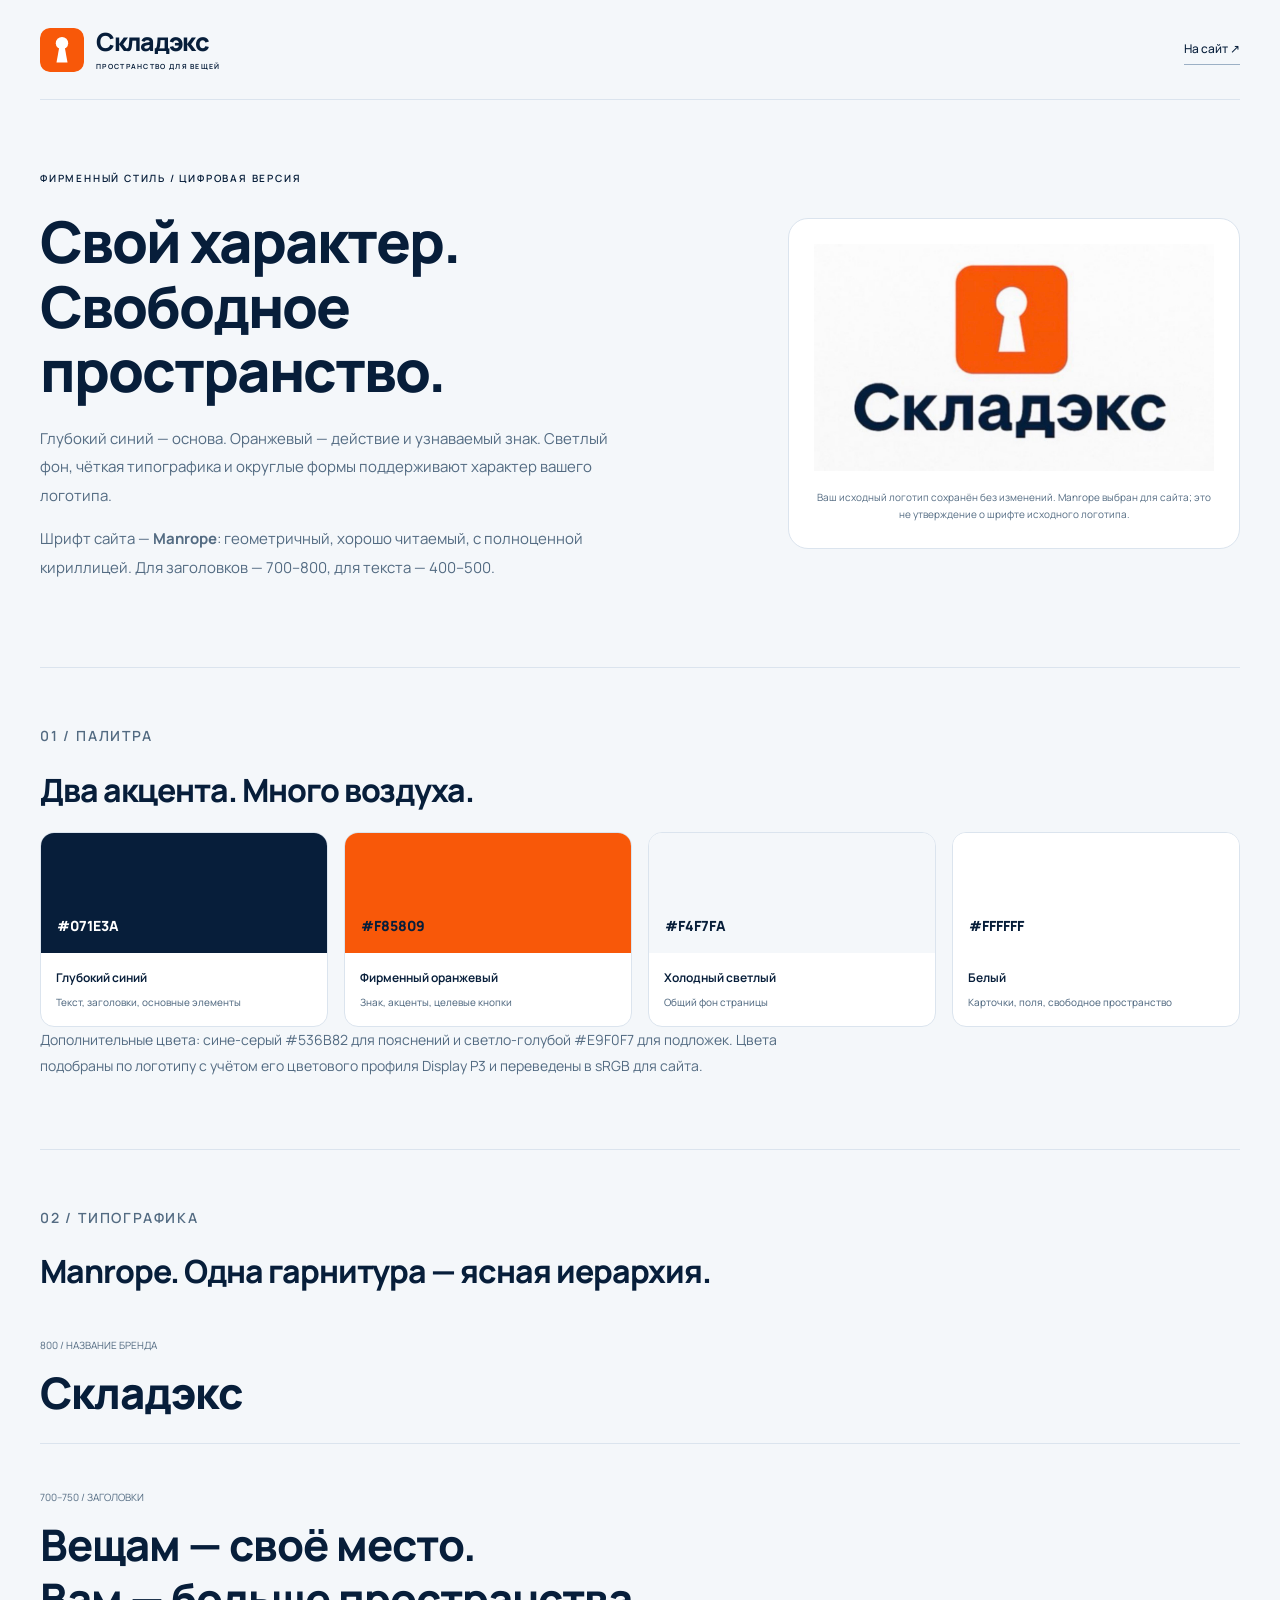
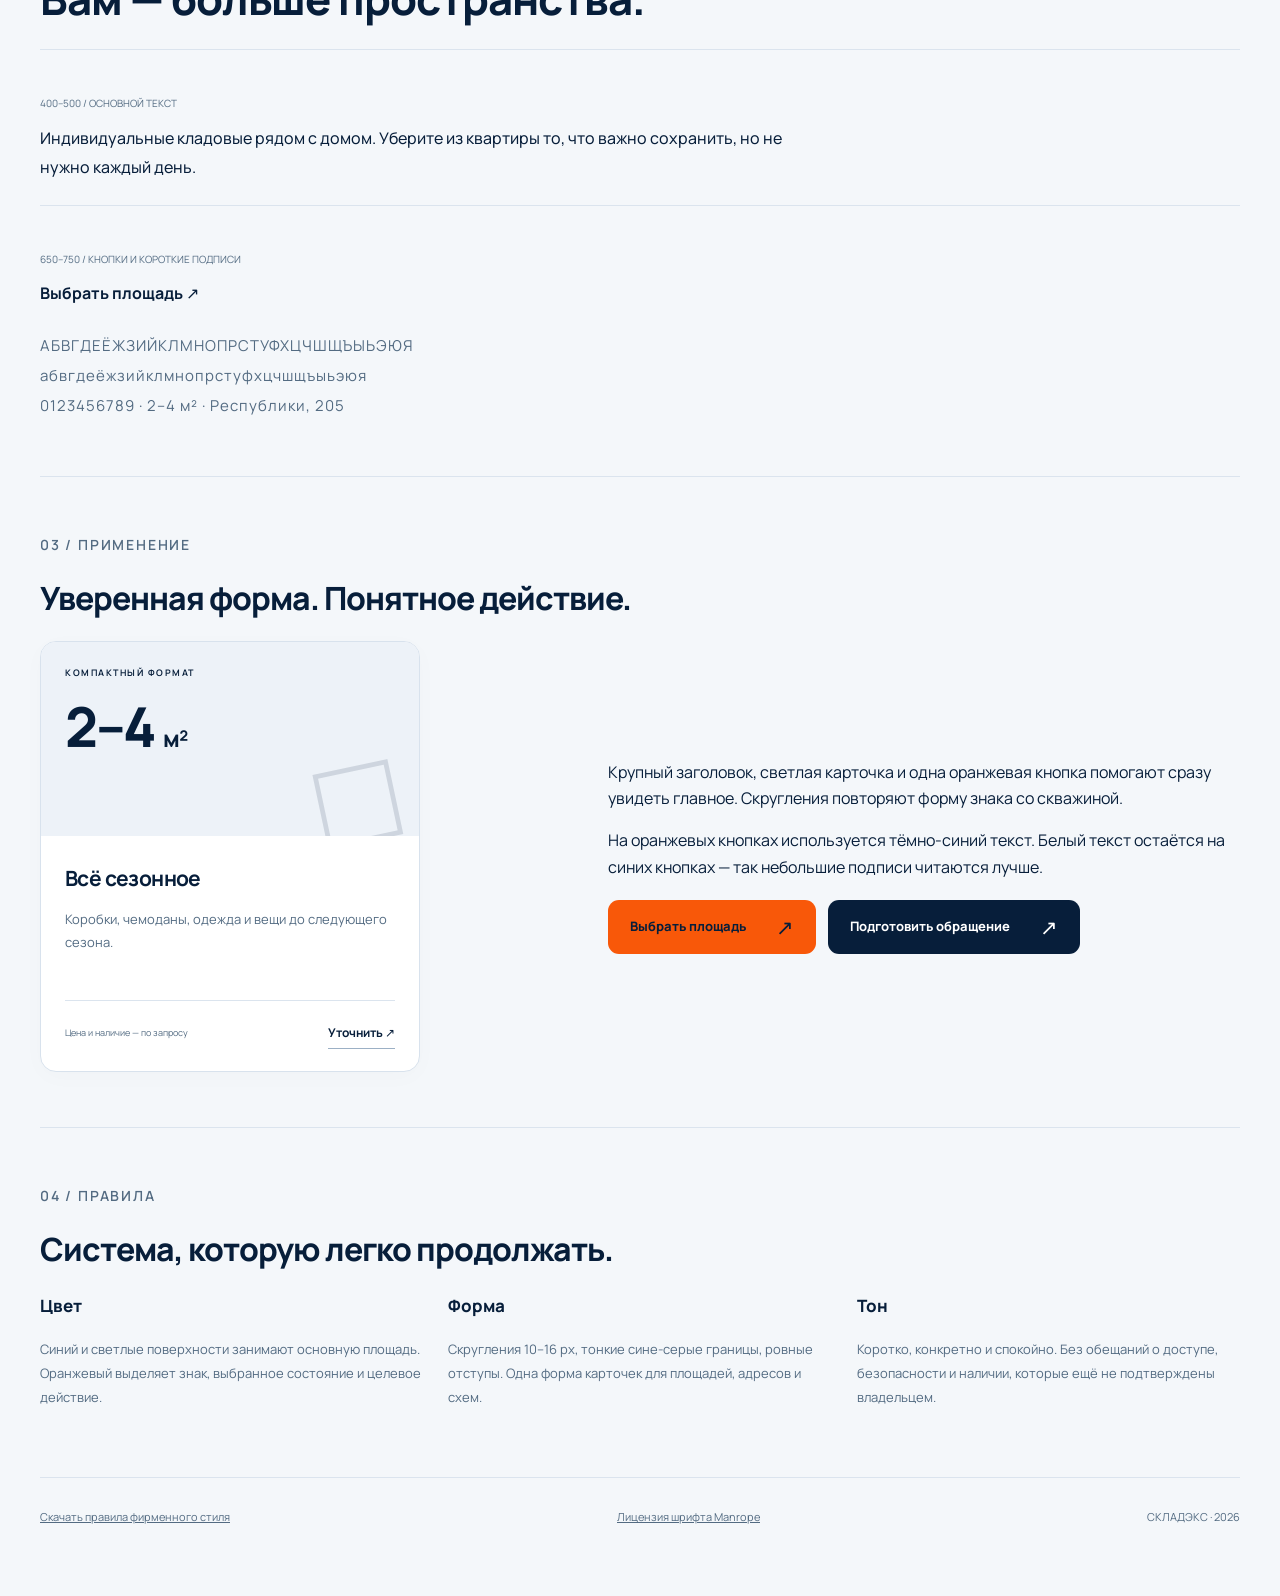
==== brand.html @ 99e50092 "Применить стиль логотипа Складэкс: Manrope, синий и оранжевый" ====
<!DOCTYPE html>
<html lang="ru">
<head>
  <meta charset="UTF-8"><meta name="viewport" content="width=device-width, initial-scale=1">
  <meta name="theme-color" content="#071e3a"><title>Фирменный стиль — Складэкс</title>
  <link rel="icon" href="favicon.svg?v=skladex-brand-20261104" type="image/svg+xml">
  <link rel="preload" href="fonts/manrope-variable.ttf" as="font" type="font/ttf" crossorigin>
  <link rel="stylesheet" href="styles.css?v=skladex-brand-20261104">
  <style>
    .guide-header{height:100px}.guide-page{padding-bottom:70px}.guide-intro{display:grid;grid-template-columns:1.2fr .8fr;gap:70px;align-items:center;padding:70px 0;border-bottom:1px solid var(--line)}.guide-intro h1{font-size:clamp(34px,4.5vw,62px);line-height:1.12;letter-spacing:-2px;font-weight:800;margin-bottom:22px}.guide-intro p:not(.eyebrow){font-size:15px;color:var(--muted);line-height:1.9;max-width:590px}.guide-reference{margin:0;background:#fff;padding:25px;border:1px solid var(--line);border-radius:20px}.guide-reference img{width:100%;height:auto}.guide-reference figcaption{font-size:10px;color:var(--muted);line-height:1.7;text-align:center;margin-top:18px}.guide-section{padding:55px 0;border-bottom:1px solid var(--line)}.guide-section h2{font-size:32px;font-weight:750;letter-spacing:-1px;margin-bottom:24px}.guide-section>p{color:var(--muted);font-size:14px;max-width:750px;line-height:1.9}.swatches{display:grid;grid-template-columns:repeat(4,minmax(0,1fr));gap:16px}.swatch{border:1px solid var(--line);border-radius:14px;overflow:hidden;margin:0;background:#fff}.swatch-color{height:120px;display:flex;align-items:flex-end;padding:16px;font-size:14px;font-weight:800}.swatch figcaption{padding:15px;font-size:12px;font-weight:650}.swatch small{display:block;font-size:10px;font-weight:450;color:var(--muted);margin-top:6px}.type-samples{display:grid;gap:22px}.type-sample{padding:23px 0;border-bottom:1px solid var(--line)}.type-sample:last-child{border-bottom:0}.type-sample>small{font-size:10px;color:var(--muted);display:block;margin-bottom:12px}.type-sample p{margin:0;font-size:clamp(26px,3.4vw,44px);letter-spacing:-1px;line-height:1.25}.type-sample .body-sample{font-size:16px;letter-spacing:0;line-height:1.8;max-width:760px}.type-alphabet{font-size:15px;color:var(--muted);line-height:2;letter-spacing:1px;overflow-wrap:anywhere}.guide-examples{display:grid;grid-template-columns:.9fr 1.1fr;gap:50px;align-items:center}.guide-examples .area-card{max-width:380px}.guide-buttons{display:flex;flex-wrap:wrap;gap:12px;margin-top:20px}.guide-rules{display:grid;grid-template-columns:repeat(3,minmax(0,1fr));gap:25px}.guide-rules h3{font-size:17px;font-weight:750}.guide-rules p{font-size:13px;color:var(--muted);line-height:1.85}.guide-bottom{display:flex;justify-content:space-between;gap:20px;padding-top:30px;font-size:11px;color:var(--muted)}.guide-bottom a{text-decoration:underline}
    @media(max-width:760px){.guide-header{height:85px}.guide-intro{grid-template-columns:1fr;gap:25px;padding:40px 0}.guide-intro h1{letter-spacing:-1px}.guide-reference{max-width:400px;padding:20px}.guide-section{padding:36px 0}.guide-section h2{font-size:28px}.swatches{grid-template-columns:repeat(2,minmax(0,1fr));gap:12px}.swatch-color{height:100px}.guide-examples{grid-template-columns:1fr;gap:25px}.guide-rules{grid-template-columns:1fr;gap:15px}.guide-bottom{flex-direction:column}}
  </style>
</head>
<body>
  <header class="site-header guide-header wrap"><a class="brand" href="index.html"><img class="brand-mark" src="brand-mark.svg" width="44" height="44" alt=""><span>Складэкс<small>ПРОСТРАНСТВО ДЛЯ ВЕЩЕЙ</small></span></a><a class="text-link" href="index.html">На сайт ↗</a></header>
  <main class="guide-page wrap">
    <section class="guide-intro"><div><p class="eyebrow">ФИРМЕННЫЙ СТИЛЬ / ЦИФРОВАЯ ВЕРСИЯ</p><h1>Свой характер.<br>Свободное пространство.</h1><p>Глубокий синий — основа. Оранжевый — действие и узнаваемый знак. Светлый фон, чёткая типографика и округлые формы поддерживают характер вашего логотипа.</p><p>Шрифт сайта — <strong>Manrope</strong>: геометричный, хорошо читаемый, с полноценной кириллицей. Для заголовков — 700–800, для текста — 400–500.</p></div><figure class="guide-reference"><img src="brand-reference.jpg" width="1206" height="682" alt="Предоставленный логотип Складэкс: оранжевый знак со скважиной и тёмно-синяя надпись"><figcaption>Ваш исходный логотип сохранён без изменений. Manrope выбран для сайта; это не утверждение о шрифте исходного логотипа.</figcaption></figure></section>
    <section class="guide-section"><p class="eyebrow">01 / ПАЛИТРА</p><h2>Два акцента. Много воздуха.</h2><div class="swatches"><figure class="swatch"><div class="swatch-color" style="background:#071e3a;color:#fff">#071E3A</div><figcaption>Глубокий синий<small>Текст, заголовки, основные элементы</small></figcaption></figure><figure class="swatch"><div class="swatch-color" style="background:#f85809;color:#071e3a">#F85809</div><figcaption>Фирменный оранжевый<small>Знак, акценты, целевые кнопки</small></figcaption></figure><figure class="swatch"><div class="swatch-color" style="background:#f4f7fa;color:#071e3a">#F4F7FA</div><figcaption>Холодный светлый<small>Общий фон страницы</small></figcaption></figure><figure class="swatch"><div class="swatch-color" style="background:#fff;color:#071e3a">#FFFFFF</div><figcaption>Белый<small>Карточки, поля, свободное пространство</small></figcaption></figure></div><p>Дополнительные цвета: сине-серый #536B82 для пояснений и светло-голубой #E9F0F7 для подложек. Цвета подобраны по логотипу с учётом его цветового профиля Display P3 и переведены в sRGB для сайта.</p></section>
    <section class="guide-section"><p class="eyebrow">02 / ТИПОГРАФИКА</p><h2>Manrope. Одна гарнитура — ясная иерархия.</h2><div class="type-samples"><div class="type-sample"><small>800 / НАЗВАНИЕ БРЕНДА</small><p style="font-weight:800">Складэкс</p></div><div class="type-sample"><small>700–750 / ЗАГОЛОВКИ</small><p style="font-weight:750">Вещам — своё место.<br>Вам — больше пространства.</p></div><div class="type-sample"><small>400–500 / ОСНОВНОЙ ТЕКСТ</small><p class="body-sample" style="font-weight:450">Индивидуальные кладовые рядом с домом. Уберите из квартиры то, что важно сохранить, но не нужно каждый день.</p></div><div class="type-sample"><small>650–750 / КНОПКИ И КОРОТКИЕ ПОДПИСИ</small><p class="body-sample" style="font-weight:700">Выбрать площадь ↗</p></div></div><div class="type-alphabet">АБВГДЕЁЖЗИЙКЛМНОПРСТУФХЦЧШЩЪЫЬЭЮЯ<br>абвгдеёжзийклмнопрстуфхцчшщъыьэюя<br>0123456789 · 2–4 м² · Республики, 205</div></section>
    <section class="guide-section"><p class="eyebrow">03 / ПРИМЕНЕНИЕ</p><h2>Уверенная форма. Понятное действие.</h2><div class="guide-examples"><article class="area-card"><div class="area-visual compact"><p>КОМПАКТНЫЙ ФОРМАТ</p><strong>2–4 <span>м²</span></strong><span class="area-symbol" aria-hidden="true">□</span></div><div class="area-copy"><h3>Всё сезонное</h3><p>Коробки, чемоданы, одежда и вещи до следующего сезона.</p><div class="area-bottom"><span>Цена и наличие — по запросу</span><a class="text-link" href="index.html#inquiry">Уточнить ↗</a></div></div></article><div><p>Крупный заголовок, светлая карточка и одна оранжевая кнопка помогают сразу увидеть главное. Скругления повторяют форму знака со скважиной.</p><p>На оранжевых кнопках используется тёмно-синий текст. Белый текст остаётся на синих кнопках — так небольшие подписи читаются лучше.</p><div class="guide-buttons"><a class="button button-primary" href="index.html#areas">Выбрать площадь <span aria-hidden="true">↗</span></a><a class="button button-dark" href="index.html#inquiry">Подготовить обращение <span aria-hidden="true">↗</span></a></div></div></div></section>
    <section class="guide-section"><p class="eyebrow">04 / ПРАВИЛА</p><h2>Система, которую легко продолжать.</h2><div class="guide-rules"><article><h3>Цвет</h3><p>Синий и светлые поверхности занимают основную площадь. Оранжевый выделяет знак, выбранное состояние и целевое действие.</p></article><article><h3>Форма</h3><p>Скругления 10–16 px, тонкие сине-серые границы, ровные отступы. Одна форма карточек для площадей, адресов и схем.</p></article><article><h3>Тон</h3><p>Коротко, конкретно и спокойно. Без обещаний о доступе, безопасности и наличии, которые ещё не подтверждены владельцем.</p></article></div></section>
    <div class="guide-bottom"><a href="BRAND.md">Скачать правила фирменного стиля</a><a href="fonts/OFL-Manrope.txt">Лицензия шрифта Manrope</a><span>СКЛАДЭКС · 2026</span></div>
  </main>
</body>
</html>
---- styles.css ----
@font-face{font-family:Manrope;src:url("fonts/manrope-variable.ttf") format("truetype");font-style:normal;font-weight:200 800;font-display:swap}
:root{--paper:#f4f7fa;--ink:#071e3a;--muted:#536b82;--accent:#f85809;--line:#dbe4ee;--sage:#e9f0f7;--green:#315979;--white:#ffffff}
*{box-sizing:border-box}html{scroll-behavior:smooth;scroll-padding-top:28px}body{margin:0;background:var(--paper);color:var(--ink);font:16px/1.65 Manrope,Arial,Helvetica,sans-serif}button,input,select,textarea{font:inherit;color:inherit}button,a{-webkit-tap-highlight-color:transparent}button{cursor:pointer}button{border:0}a{color:inherit;text-decoration:none}h1,h2,h3,h4,p,figure{margin-top:0}img{max-width:100%;display:block}button[hidden],[hidden]{display:none!important}button:focus-visible,a:focus-visible,summary:focus-visible,select:focus-visible,textarea:focus-visible,[tabindex]:focus-visible{outline:3px solid var(--accent);outline-offset:4px}.wrap{width:min(1240px,calc(100% - 80px));margin-inline:auto}.section{padding-block:90px}.eyebrow{font-size:10px;letter-spacing:1.8px;font-weight:600;margin-bottom:22px;line-height:1.7}.section-top{display:flex;justify-content:space-between;align-items:flex-end;gap:40px;margin-bottom:36px}h2{font-size:clamp(30px,3.3vw,45px);font-weight:500;line-height:1.15;letter-spacing:-1.7px;margin-bottom:0}.section-description{max-width:365px;font-size:13px;line-height:1.9;color:var(--muted);margin-bottom:3px}.button{display:inline-flex;align-items:center;justify-content:space-between;gap:30px;min-height:54px;padding:16px 22px;border-radius:7px;font-size:13px;font-weight:600;line-height:1.5;transition:background .18s,transform .18s}.button>span{font-size:21px;line-height:1}.button:hover{transform:translateY(-2px)}.button-primary{background:var(--accent);color:#fff}.button-primary:hover{background:#d9582c}.button-dark{background:var(--ink);color:#fff}.button-dark:hover{background:#424d3d}.button-outline{background:transparent;border:1px solid #a5b8cc}.button-outline:hover{background:var(--sage)}.text-link,.text-button{display:inline-flex;align-items:center;gap:15px;background:transparent;padding:5px 0;border-bottom:1px solid #9cb0c5;font-size:12px;font-weight:500;text-align:left}.text-link:hover,.text-button:hover{color:#b54208;border-color:var(--accent)}
.site-header{height:110px;display:flex;align-items:center;justify-content:space-between;gap:25px;border-bottom:1px solid var(--line)}.brand{display:inline-flex;align-items:center;gap:10px;font-weight:800;font-size:23px;letter-spacing:-.8px;line-height:1.15;white-space:nowrap}.brand small{display:block;font-size:8px;letter-spacing:1.2px;font-weight:500;margin-top:6px}.brand-mark{position:relative;display:grid;place-items:center;width:43px;height:46px;background:var(--accent);color:#fff;border-radius:10px;font-size:31px;padding-right:3px}.brand-mark>span{position:absolute;right:5px;top:3px;font-size:14px}.desktop-nav{display:flex;gap:25px;font-size:12px}.desktop-nav a:hover{color:var(--accent)}.header-action{font-size:11px;padding:12px 0;border-bottom:1px solid #7891a6}.menu-toggle{display:none}.mobile-menu{padding-block:10px 20px}.mobile-menu a{display:block;padding:10px 0;font-size:14px}
.hero{display:grid;grid-template-columns:1.06fr 1fr;gap:40px;padding-block:66px 58px;align-items:center}.hero h1{font-size:clamp(40px,4.2vw,60px);font-weight:500;line-height:1.13;letter-spacing:-2.5px;margin-bottom:26px}.hero h1 span{color:var(--accent)}.hero-description{max-width:435px;font-size:15px;line-height:1.85;color:var(--muted);margin-bottom:28px}.hero-actions{display:flex;align-items:center;gap:25px;flex-wrap:wrap}.hero-tags{display:flex;gap:10px;flex-wrap:wrap;margin-top:28px}.hero-tags span{padding:7px 11px;border:1px solid var(--line);border-radius:30px;font-size:10px}.hero-visual{border-radius:15px;background:var(--sage);padding:22px;min-width:0;overflow:hidden}.visual-top,.visual-bottom{display:flex;align-items:center;justify-content:space-between;gap:18px;font-size:9px;letter-spacing:1px}.visual-top output{white-space:nowrap;font-size:11px;letter-spacing:.8px}.hero-slides{height:375px;margin-top:12px}.hero-slide{height:100%;margin:0;display:flex;flex-direction:column;justify-content:center}.hero-slide img{width:100%;height:calc(100% - 30px);min-height:0;object-fit:contain}.hero-slide figcaption{font-size:9px;color:#536b82;text-align:center;line-height:1.5;margin:12px 0 0;letter-spacing:0}.visual-bottom{border-top:1px solid #d4dfeb;padding-top:14px;margin-top:18px}.slide-controls{display:flex;gap:7px}.slide-controls button{width:32px;height:32px;border-radius:50%;border:1px solid #a8bbce;background:transparent;font-size:16px}.slide-controls button:hover{background:#dce6f1}.order-strip{border-block:1px solid var(--line);display:grid;grid-template-columns:1fr 1.5fr;gap:60px;align-items:center;padding-block:28px}.order-strip>div{position:relative;padding-right:45px}.order-strip .eyebrow{font-size:9px;letter-spacing:1.3px;display:block;margin-bottom:12px;color:var(--muted)}.order-strip p{font-size:20px;font-weight:400;line-height:1.35;margin:0;letter-spacing:-.4px}.order-strip strong{font-weight:500}.order-arrow{position:absolute;right:0;bottom:0;font-size:36px;color:var(--green)}.storage-types{list-style:none;display:flex;flex-wrap:wrap;gap:10px 12px;margin:0;padding:0}.storage-types li{font-size:9px;letter-spacing:1px;padding:8px 13px;background:#e9f0f7;border-radius:30px}
.advantages-grid{display:grid;grid-template-columns:repeat(4,minmax(0,1fr));gap:28px;margin-top:48px}.advantage-number{display:flex;align-items:center;justify-content:space-between;border-top:1px solid var(--line);padding-top:16px;font-size:11px;color:var(--muted);margin-bottom:25px}.advantage-number>span{font-size:28px;color:var(--green)}.advantages-grid h3{font-size:18px;font-weight:500;margin-bottom:12px;letter-spacing:-.4px}.advantages-grid article>p{font-size:12px;line-height:1.8;color:var(--muted);margin-bottom:0}.areas-section{background:#edf3f8}.filters{display:flex;flex-wrap:wrap;gap:8px;margin:35px 0 24px}.filter{padding:9px 16px;border:1px solid #d4deea;border-radius:30px;background:transparent;font-size:11px}.filter.active{background:var(--ink);color:#fff;border-color:var(--ink)}.filter:hover:not(.active){background:#e2eaf3}.area-grid{display:grid;grid-template-columns:repeat(3,minmax(0,1fr));gap:22px}.area-card{border:1px solid #d8e2ed;border-radius:12px;overflow:hidden;background:var(--white)}.area-visual{position:relative;padding:24px;height:194px;overflow:hidden}.area-visual p{font-size:9px;letter-spacing:1.5px;margin-bottom:15px}.area-visual strong{font-size:55px;letter-spacing:-2px;line-height:1.1;font-weight:500;position:relative;z-index:1}.area-visual strong>span{font-size:23px;letter-spacing:-1px}.compact{background:#edf2f8}.universal{background:#fff0e7}.spacious{background:#e2ebf5}.area-symbol{position:absolute;right:25px;bottom:-22px;font-size:128px;line-height:1;font-weight:400;color:#071e3a22;transform:rotate(-12deg)}.universal .area-symbol{color:#c9490028}.spacious .area-symbol{color:#3159792b}.area-copy{padding:25px 24px 22px}.area-copy h3{font-weight:500;font-size:21px;letter-spacing:-.6px;margin-bottom:12px}.area-copy>p{font-size:13px;color:var(--muted);line-height:1.8;min-height:70px;margin-bottom:22px}.area-bottom{display:flex;justify-content:space-between;align-items:center;gap:14px;border-top:1px solid var(--line);padding-top:17px}.area-bottom>span{font-size:9px;color:var(--muted);max-width:140px}.area-bottom .text-link{font-size:12px;white-space:nowrap}.format-count{font-size:11px;color:var(--muted);margin:22px 0 10px}.catalog-note{font-size:11px;line-height:1.8;color:var(--muted);max-width:880px;margin-bottom:28px}.plans-shortcut{display:flex;align-items:center;justify-content:space-between;gap:25px;padding:20px 24px;background:#e2eaf3;border-radius:9px}.plans-shortcut strong{display:block;font-size:13px;font-weight:500}.plans-shortcut small{display:block;font-size:11px;color:var(--muted);margin-top:4px}.plans-shortcut>span:last-child{font-size:12px;white-space:nowrap}.plans-shortcut:hover{background:#d8e5f1}.steps{display:grid;grid-template-columns:repeat(3,minmax(0,1fr));list-style:none;gap:50px;padding:0;margin:45px 0 0}.steps li{border-top:1px solid var(--line);padding-top:20px}.steps li>span{font-size:12px;color:var(--muted);display:block;margin-bottom:26px}.steps h3{font-weight:500;font-size:20px;letter-spacing:-.5px;margin-bottom:12px}.steps p{font-size:13px;color:var(--muted);margin-bottom:0;line-height:1.8}.how-section{border-bottom:1px solid var(--line)}
.building-switch{display:grid;grid-template-columns:1fr 1fr;gap:15px;margin:30px 0}.building-option{padding:20px 23px;border:1px solid var(--line);border-radius:10px;background:transparent;text-align:left}.building-option>span{display:block;font-size:9px;letter-spacing:1.4px;color:var(--muted);margin-bottom:7px}.building-option strong{display:block;font-size:20px;font-weight:500;letter-spacing:-.5px}.building-option small{display:block;font-size:11px;color:var(--muted);margin-top:5px}.building-option.active{border-color:var(--green);background:var(--sage);box-shadow:inset 0 0 0 1px var(--green)}.location-grid{display:grid;grid-template-columns:.9fr 1.1fr;gap:50px;align-items:stretch}.location-grid>*{min-width:0}.location-copy{align-self:center}.location-copy h3{font-size:24px;letter-spacing:-.6px;font-weight:500;margin-bottom:15px}.location-copy>p{font-size:13px;color:var(--muted);line-height:1.8;margin-bottom:25px;max-width:400px}.location-details{border-top:1px solid var(--line);margin-bottom:24px}.location-details>div{border-bottom:1px solid var(--line);padding:12px 0}.location-details span{font-size:10px;color:var(--muted);display:block;margin-bottom:4px}.location-details strong{font-weight:500;font-size:12px;display:block}.map-external{display:flex;width:fit-content;margin-top:14px}.map-external+#map-route{margin-top:6px}.location-copy .button{font-size:12px}.map-card{border:1px solid var(--line);border-radius:12px;overflow:hidden;background:var(--sage);display:flex;flex-direction:column}.map-card iframe{border:0;width:100%;min-height:360px;flex:1;display:block}.map-footer{padding:12px 16px;border-top:1px solid var(--line)}.map-footer>p{font-size:11px;line-height:1.7;color:var(--muted);margin:0 0 9px}.map-options{display:flex;justify-content:space-between;flex-wrap:wrap;gap:10px}.map-link{background:transparent;padding:5px 0;font:inherit;font-size:11px;color:var(--green);text-decoration:underline;text-underline-offset:3px}.building-photo{display:grid;grid-template-columns:.85fr 1.15fr;gap:24px 44px;padding:34px;background:var(--sage);border-radius:14px;margin:40px 0 0;align-items:center}.photo-heading{grid-column:2;grid-row:1;align-self:end}.photo-heading h3{font-size:27px;font-weight:500;letter-spacing:-.7px;margin-bottom:16px}.photo-heading>p{font-size:13px;line-height:1.85;color:var(--muted);margin-bottom:22px;max-width:420px}.photo-address-list{display:flex;flex-direction:column;gap:10px;margin-bottom:20px}.photo-address{display:flex;gap:12px;align-items:center;width:100%;background:var(--paper);border:1px solid #d2dfec;border-radius:9px;padding:14px;text-align:left}.photo-address>span{width:33px;height:33px;border-radius:50%;display:grid;place-items:center;flex-shrink:0;background:#dfebf5;font-size:15px}.photo-address strong{font-weight:500;font-size:13px;line-height:1.5}.photo-address small{display:block;font-size:10px;color:var(--muted);margin-top:3px}.photo-address.active{border-color:var(--accent);box-shadow:inset 0 0 0 1px var(--accent)}.photo-address.active>span{background:var(--accent);color:#fff}.building-photo-stage{position:relative;grid-column:1;grid-row:1 / span 2;width:100%;max-width:420px;margin-inline:auto;overflow:hidden;border-radius:10px}.building-photo-stage img{width:100%;height:auto}.building-hotspots{position:absolute;inset:0;width:100%;height:100%;pointer-events:none}.building-hotspot{cursor:pointer;outline:none;pointer-events:visiblePainted}.building-hotspot path,.building-hotspot circle{fill:transparent;stroke:transparent;stroke-width:3;vector-effect:non-scaling-stroke}.building-hotspot.active path{fill:#f8580916;stroke:#f8580980}.building-hotspot:hover path,.building-hotspot:focus-visible path{fill:#f8580920;stroke:#fff}.building-hotspot:focus-visible circle{stroke:#fff;stroke-width:4}.building-photo>figcaption{grid-column:2;grid-row:2;align-self:start;font-size:11px;line-height:1.8;color:var(--muted);max-width:420px}
.floorplan-panel{border-top:1px solid var(--line)}.floorplan-header{display:flex;justify-content:space-between;align-items:flex-end;gap:30px;margin-bottom:30px}.floorplan-header>p{font-size:12px;color:var(--muted);line-height:1.8;margin:0}.section-picker{display:grid;grid-template-columns:repeat(10,minmax(0,1fr));gap:9px;margin-bottom:26px}.section-button{min-height:48px;font-size:15px;border:1px solid var(--line);border-radius:7px;background:transparent}.section-button.active{background:var(--ink);color:#fff;border-color:var(--ink)}.section-button:hover:not(.active){background:var(--sage)}.floorplan-info{display:flex;justify-content:space-between;align-items:center;gap:18px;margin-bottom:15px}.floorplan-info h4{font-size:15px;font-weight:500;margin:0}.floorplan-info>a{font-size:11px;color:var(--green);text-decoration:underline;white-space:nowrap}.floorplan-stage{border:1px solid var(--line);border-radius:10px;background:#fff;overflow:hidden}.plan-preview-button{display:block;width:100%;padding:clamp(10px,2vw,22px);background:#fff;cursor:zoom-in}.plan-preview-button img{width:100%;height:auto;max-height:560px;object-fit:contain}.floorplan-actions{display:flex;flex-wrap:wrap;gap:12px;margin-top:20px}.floorplan-actions .button{font-size:12px}.floorplan-panel>p{font-size:11px;color:var(--muted);line-height:1.8;margin:14px 0 0}.image-error{color:#a23a20!important;background:#f7e6da;padding:12px 15px;border-radius:7px}.faq-section{display:grid;grid-template-columns:.9fr 1.1fr;gap:80px;border-top:1px solid var(--line)}.faq-list details{border-bottom:1px solid var(--line);padding:20px 0}.faq-list details:first-child{padding-top:0}.faq-list summary{display:flex;justify-content:space-between;align-items:center;gap:22px;list-style:none;cursor:pointer;font-size:14px}.faq-list summary::-webkit-details-marker{display:none}.faq-list summary>span{font-size:24px;color:#68839c}.faq-list details[open] summary>span{transform:rotate(45deg)}.faq-list details p{font-size:13px;color:var(--muted);line-height:1.85;margin:15px 30px 0 0}
.inquiry-section{background:#e7f0f8}.inquiry-grid{display:grid;grid-template-columns:1fr 1fr;gap:95px}.inquiry-description{font-size:14px;line-height:1.85;color:#4d667f;max-width:385px;margin-top:25px}.inquiry-grid .eyebrow{color:#4d667f}form label{display:block;font-size:12px;font-weight:500;margin-bottom:8px}form select,form textarea{display:block;width:100%;border:1px solid #b8cadc;border-radius:7px;padding:13px 14px;background:#ffffff;font-size:16px;line-height:1.6}form textarea{resize:vertical;min-height:100px;max-height:500px}form select{margin-bottom:20px}.inquiry-context{font-size:11px;color:#4d667f;margin:12px 0}.inquiry-grid .button{width:100%;margin-top:5px}.form-note{font-size:10px;color:#4d667f;line-height:1.75;margin:14px 0 0}.inquiry-result{margin-top:22px;padding-top:20px;border-top:1px solid #bfcee0}.inquiry-result textarea{font-size:13px;line-height:1.8;min-height:220px}.inquiry-result p{font-size:11px;line-height:1.7;margin:10px 0 0;color:#315979}.footer{padding-block:42px 24px}.footer-top{display:flex;align-items:center;justify-content:space-between;gap:25px;padding-bottom:30px}.footer-top>p{font-size:12px;color:var(--muted);margin:0}.footer-bottom{display:flex;justify-content:space-between;gap:20px;padding-top:20px;border-top:1px solid var(--line);font-size:10px;color:var(--muted)}.footer-bottom p{margin:0;text-align:right}.noscript-note{padding:20px;background:#e7f0f8;font-size:12px;text-align:center;margin:0}
.plan-dialog{width:min(1100px,calc(100% - 28px));max-height:calc(100dvh - 28px);padding:28px;border:1px solid var(--line);border-radius:14px;background:var(--paper);color:var(--ink);overflow:auto}.plan-dialog::backdrop{background:#071e3a99;backdrop-filter:blur(4px)}body:has(dialog[open]){overflow:hidden}.dialog-close{position:absolute;right:12px;top:7px;font-size:31px;background:transparent;padding:6px 9px;line-height:1}.plan-dialog h2{font-size:28px;margin-bottom:20px}.plan-dialog .eyebrow{font-size:9px;margin-top:8px}.plan-tools{display:flex;align-items:center;flex-wrap:wrap;gap:8px;margin-bottom:15px}.plan-tools button,.plan-tools>a{border:1px solid var(--line);background:#fff;padding:9px 13px;border-radius:7px;font-size:11px;min-height:42px;display:inline-flex;align-items:center;justify-content:center}.plan-tools button:disabled{opacity:.4;cursor:default}.plan-tools button:hover:not(:disabled){background:var(--sage)}.plan-tools output{font-size:12px;text-align:center;min-width:50px}.plan-tools>a{margin-left:auto}.plan-viewport{height:min(62dvh,640px);overflow:auto;border:1px solid var(--line);border-radius:7px;background:#fff;overscroll-behavior:contain;touch-action:pan-x pan-y pinch-zoom;scrollbar-gutter:stable}.plan-canvas{width:100%;height:100%}.plan-canvas img{display:block;width:100%;height:100%;max-width:none;object-fit:contain}.plan-viewer-hint{font-size:10px;color:var(--muted);line-height:1.7;margin:12px 0 0}
@media(max-width:1100px){.wrap{width:calc(100% - 60px)}.desktop-nav{gap:16px;font-size:11px}.header-action{display:none}.hero{gap:24px}.hero h1{font-size:48px;letter-spacing:-2px}.hero-description{font-size:14px}.hero-visual{padding:18px}.hero-slides{height:350px}.advantages-grid{gap:20px}.area-copy{padding:21px}.area-bottom{align-items:flex-start;flex-direction:column;gap:8px}.area-bottom>span{max-width:none}.area-copy>p{min-height:95px}.inquiry-grid{gap:50px}.location-grid{gap:30px}.building-photo{padding:25px;gap:20px 28px}.photo-address{padding:12px}.photo-address strong{font-size:12px}.faq-section{gap:50px}}
@media(max-width:760px){.wrap{width:calc(100% - 40px)}.section{padding-block:56px}.site-header{height:85px;gap:20px}.brand{font-size:22px}.brand-mark{width:38px;height:42px;font-size:28px}.brand small{font-size:7px;letter-spacing:1px}.desktop-nav{display:none}.menu-toggle{display:flex;flex-direction:column;justify-content:center;gap:6px;width:35px;height:40px;background:transparent;padding:5px;margin-left:auto}.menu-toggle span{display:block;width:25px;height:1px;background:var(--ink)}.menu-toggle[aria-expanded=true] span:first-child{transform:translateY(3.5px) rotate(45deg)}.menu-toggle[aria-expanded=true] span:last-child{transform:translateY(-3.5px) rotate(-45deg)}.hero{grid-template-columns:1fr;padding-block:35px 35px;gap:32px}.hero h1{font-size:clamp(35px,8.2vw,54px);letter-spacing:-1.8px}.hero .eyebrow{font-size:9px}.hero-description{max-width:470px;font-size:14px}.hero-actions{gap:20px}.hero-actions .button{font-size:12px;padding:15px 18px}.hero-tags{margin-top:23px;gap:8px}.hero-tags span{font-size:9px}.hero-visual{padding:18px}.hero-slides{height:320px}.visual-top,.visual-bottom{font-size:8px;letter-spacing:.6px}.visual-top output{font-size:10px}.hero-slide figcaption{font-size:8px}.order-strip{grid-template-columns:1fr;gap:25px;padding-block:25px}.order-strip p{font-size:22px}.storage-types{gap:8px}.storage-types li{font-size:8px;padding:7px 10px}.section-top{display:block;margin-bottom:26px}.eyebrow{font-size:9px;letter-spacing:1.4px;margin-bottom:17px}h2{font-size:33px;letter-spacing:-1px}.section-description{max-width:100%;font-size:12px;margin-top:19px;line-height:1.85}.advantages-grid{grid-template-columns:repeat(2,minmax(0,1fr));gap:30px 22px;margin-top:32px}.advantage-number{margin-bottom:16px}.advantages-grid h3{font-size:16px}.advantages-grid article>p{font-size:11px}.filters{gap:6px;margin-top:25px}.filter{font-size:10px;padding:8px 12px}.area-grid{grid-template-columns:1fr;gap:18px}.area-visual{height:180px;padding:23px}.area-visual strong{font-size:55px}.area-copy{padding:23px}.area-copy>p{min-height:0;margin-bottom:20px}.area-bottom{flex-direction:row;align-items:center;gap:12px}.area-bottom>span{max-width:155px;font-size:10px}.catalog-note{font-size:10px}.plans-shortcut{padding:18px;align-items:flex-start;flex-direction:column;gap:15px}.plans-shortcut strong{font-size:12px}.plans-shortcut small{font-size:10px}.plans-shortcut>span:last-child{font-size:11px}.steps{grid-template-columns:1fr;gap:26px;margin-top:30px}.steps li{padding-top:16px;display:grid;grid-template-columns:35px 1fr;gap:5px 12px}.steps li>span{grid-row:1 / span 2;margin:2px 0 0}.steps h3{font-size:19px;margin:0}.steps p{font-size:12px;grid-column:2;max-width:400px}.building-switch{gap:10px;margin-top:25px}.building-option{padding:16px 12px}.building-option>span{font-size:8px}.building-option strong{font-size:15px}.building-option small{font-size:10px}.location-grid{grid-template-columns:1fr;gap:26px}.location-copy h3{font-size:22px}.location-copy>p{max-width:100%;font-size:12px}.map-card iframe{min-height:320px;height:320px;flex:none}.map-footer{padding:11px 13px}.map-link{font-size:11px;min-height:32px}.building-photo{grid-template-columns:minmax(0,1fr);padding:20px;gap:20px;margin-top:30px}.photo-heading{grid-column:1;grid-row:1}.photo-heading h3{font-size:23px}.photo-heading>p{font-size:12px;margin-bottom:17px}.photo-address strong{font-size:12px}.photo-address small{font-size:10px}.building-photo-stage{grid-column:1;grid-row:2;max-width:460px}.building-photo>figcaption{grid-column:1;grid-row:3;max-width:none;font-size:10px}.floorplan-header{flex-direction:column;align-items:flex-start;gap:18px}.floorplan-header>p{font-size:11px}.section-picker{grid-template-columns:repeat(5,minmax(0,1fr));gap:8px}.section-button{min-height:46px}.floorplan-info{flex-direction:column;align-items:flex-start;gap:8px}.floorplan-info h4{font-size:13px}.plan-preview-button img{max-height:480px}.floorplan-actions{flex-direction:column}.floorplan-actions .button{width:100%;font-size:11px}.floorplan-panel>p{font-size:10px}.faq-section{grid-template-columns:1fr;gap:30px}.faq-list summary{font-size:13px;gap:15px}.faq-list details p{font-size:12px;margin-right:15px}.inquiry-grid{grid-template-columns:1fr;gap:28px}.inquiry-description{font-size:13px;max-width:100%;margin:20px 0 0}.footer{padding-block:30px 22px}.footer-top{flex-wrap:wrap;gap:25px;padding-bottom:25px}.footer-top>p{font-size:11px}.footer-bottom{flex-direction:column;gap:12px;font-size:9px}.footer-bottom p{text-align:left}.plan-dialog{padding:23px 15px 15px}.plan-dialog h2{font-size:22px;margin-bottom:15px}.plan-dialog .eyebrow{font-size:8px}.plan-tools{gap:5px}.plan-tools button,.plan-tools>a{font-size:10px;padding:8px 10px}.plan-tools>a{margin-left:0}.plan-viewport{height:56dvh}.plan-viewer-hint{font-size:9px}}
@media(min-width:530px) and (max-width:760px){.area-grid{grid-template-columns:repeat(2,minmax(0,1fr))}.area-visual{padding:18px;height:175px}.area-copy{padding:18px}.area-copy>p{min-height:90px;font-size:12px}.area-bottom{flex-direction:column;align-items:flex-start}.area-visual p{font-size:8px}.area-visual strong{font-size:48px}}
@media(max-width:380px){.wrap{width:calc(100% - 32px)}.hero h1{font-size:35px}.hero-slides{height:280px}.hero-actions{gap:16px}.hero-actions .button{font-size:11px;gap:18px}.hero-actions .text-link{font-size:11px}.brand{font-size:20px}.hero-visual{padding:14px}.building-photo{padding:15px}.photo-address{gap:9px;padding:10px}.photo-address strong{font-size:11px}.photo-address>span{width:30px;height:30px}.building-option strong{font-size:13px}.plan-tools button,.plan-tools>a{padding:8px}.area-bottom{align-items:flex-start;flex-direction:column}.area-bottom>span{max-width:none}.filter{padding:8px 10px}}
@media(prefers-reduced-motion:reduce){html{scroll-behavior:auto}*,*:before,*:after{transition:none!important;animation:none!important}}

/* Общая схема квартала отображается целиком, без обрезки и наложений. */
.building-photo-wide{grid-template-columns:minmax(0,1fr);gap:22px;padding:28px}.building-photo-wide .photo-heading{grid-column:1;grid-row:1;align-self:auto}.building-photo-wide .photo-heading>p{max-width:700px}.building-photo-wide .photo-address-list{display:grid;grid-template-columns:repeat(2,minmax(0,1fr));max-width:850px}.building-photo-wide .building-photo-stage{grid-column:1;grid-row:2;max-width:none;width:100%;border-radius:9px}.building-photo-wide .building-photo-stage img{width:100%;height:auto;max-height:none;object-fit:contain}.building-photo-wide>figcaption{grid-column:1;grid-row:3;max-width:none;margin:0}.building-photo-wide>figcaption a{text-decoration:underline;text-underline-offset:3px}
@media(max-width:760px){.building-photo-wide{padding:18px;gap:18px}.building-photo-wide .building-photo-stage{max-width:none}.building-photo-wide>figcaption{font-size:10px}}
@media(max-width:530px){.building-photo-wide .photo-address-list{grid-template-columns:1fr}}
@media(max-width:380px){.building-photo-wide{padding:15px}}

/* СКЛАДЭКС: цифровой стиль по предоставленному логотипу. */
body{font-synthesis:none;-webkit-font-smoothing:antialiased}.brand{font-family:Manrope,Arial,sans-serif;font-size:25px;font-weight:800;letter-spacing:-1.3px;color:var(--ink);gap:12px}.brand img.brand-mark{display:block;flex:0 0 44px;width:44px;height:44px;padding:0;border-radius:10px;background:transparent}.brand small{font-size:7px;font-weight:650;letter-spacing:1.3px;margin-top:7px}.hero h1{font-weight:750;letter-spacing:-2.8px}.section h2{font-weight:700;letter-spacing:-1.6px}.hero h1 span{color:var(--accent)}h3,h4{font-weight:650}.desktop-nav{font-weight:600}.header-action{font-weight:650}.button{font-family:Manrope,Arial,sans-serif;font-weight:750;border-radius:11px}.button-primary{background:var(--accent);color:var(--ink)}.button-primary:hover{background:#f24e00;color:var(--ink)}.button-dark:hover{background:#153c60}.button-outline{border-color:#a5b8cc}.text-link:hover,.text-button:hover{color:#b54208;border-color:var(--accent)}.hero-visual{border:1px solid #dae4ef;border-radius:22px;background:linear-gradient(145deg,#f0f5fa,#e7eef7)}.hero-tags span{background:#fff;border-color:#d8e2ed}.slide-controls button{background:#fff;color:var(--ink)}.order-strip strong{font-weight:700}.storage-types li{color:#315979;font-weight:650}.advantages-grid h3,.steps h3,.area-copy h3{font-weight:700}.advantage-number>span{color:var(--ink)}.area-card{border-radius:16px;box-shadow:0 5px 24px #071e3a05}.area-visual strong{font-weight:750;letter-spacing:-2.5px}.area-visual p{font-weight:650}.area-bottom .text-link{font-weight:700}.filter{font-weight:600}.plans-shortcut{border:1px solid #cad8e7;border-radius:12px}.plans-shortcut strong{font-weight:700}.plans-shortcut>span:last-child{font-weight:650}.building-option{border-radius:12px}.building-option strong{font-weight:700}.building-option.active{border-color:var(--ink);box-shadow:inset 0 0 0 1px var(--ink)}.photo-address{border-radius:11px}.photo-address strong{font-weight:650}.photo-address.active>span{color:var(--ink);font-weight:800}.section-button{font-weight:700;border-radius:9px}.photo-heading h3{font-weight:700}.location-copy h3{font-weight:700}.map-card{border-radius:16px}.inquiry-section{background:#e7f0f8;border-top:1px solid #d3e1ee}.inquiry-grid h2{color:var(--ink)}form select,form textarea{border-color:#b8cadc;background:#fff;border-radius:10px}form label{font-weight:650}.form-note{color:#4d667f}.inquiry-grid .button-dark{background:var(--ink)}.faq-list summary{font-weight:600}.plan-dialog{border-radius:18px}.plan-dialog h2{font-weight:700}.plan-tools button,.plan-tools>a{font-weight:600}.footer-top .brand small{font-size:7px}
@media(max-width:760px){.brand{font-size:23px;gap:10px}.brand img.brand-mark{width:40px;height:40px;flex-basis:40px}.brand small{font-size:6.5px;letter-spacing:1.05px}.hero h1{font-weight:750;letter-spacing:-1.8px}.section h2{font-weight:700;letter-spacing:-1px}.hero-visual{border-radius:18px}.button{font-size:12px}.area-card{border-radius:14px}.photo-address strong{font-size:12px}}
@media(max-width:380px){.brand{font-size:21px}.brand small{font-size:6px;letter-spacing:.9px}.brand img.brand-mark{width:36px;height:36px;flex-basis:36px}.hero h1{font-size:33px;letter-spacing:-1.4px}}
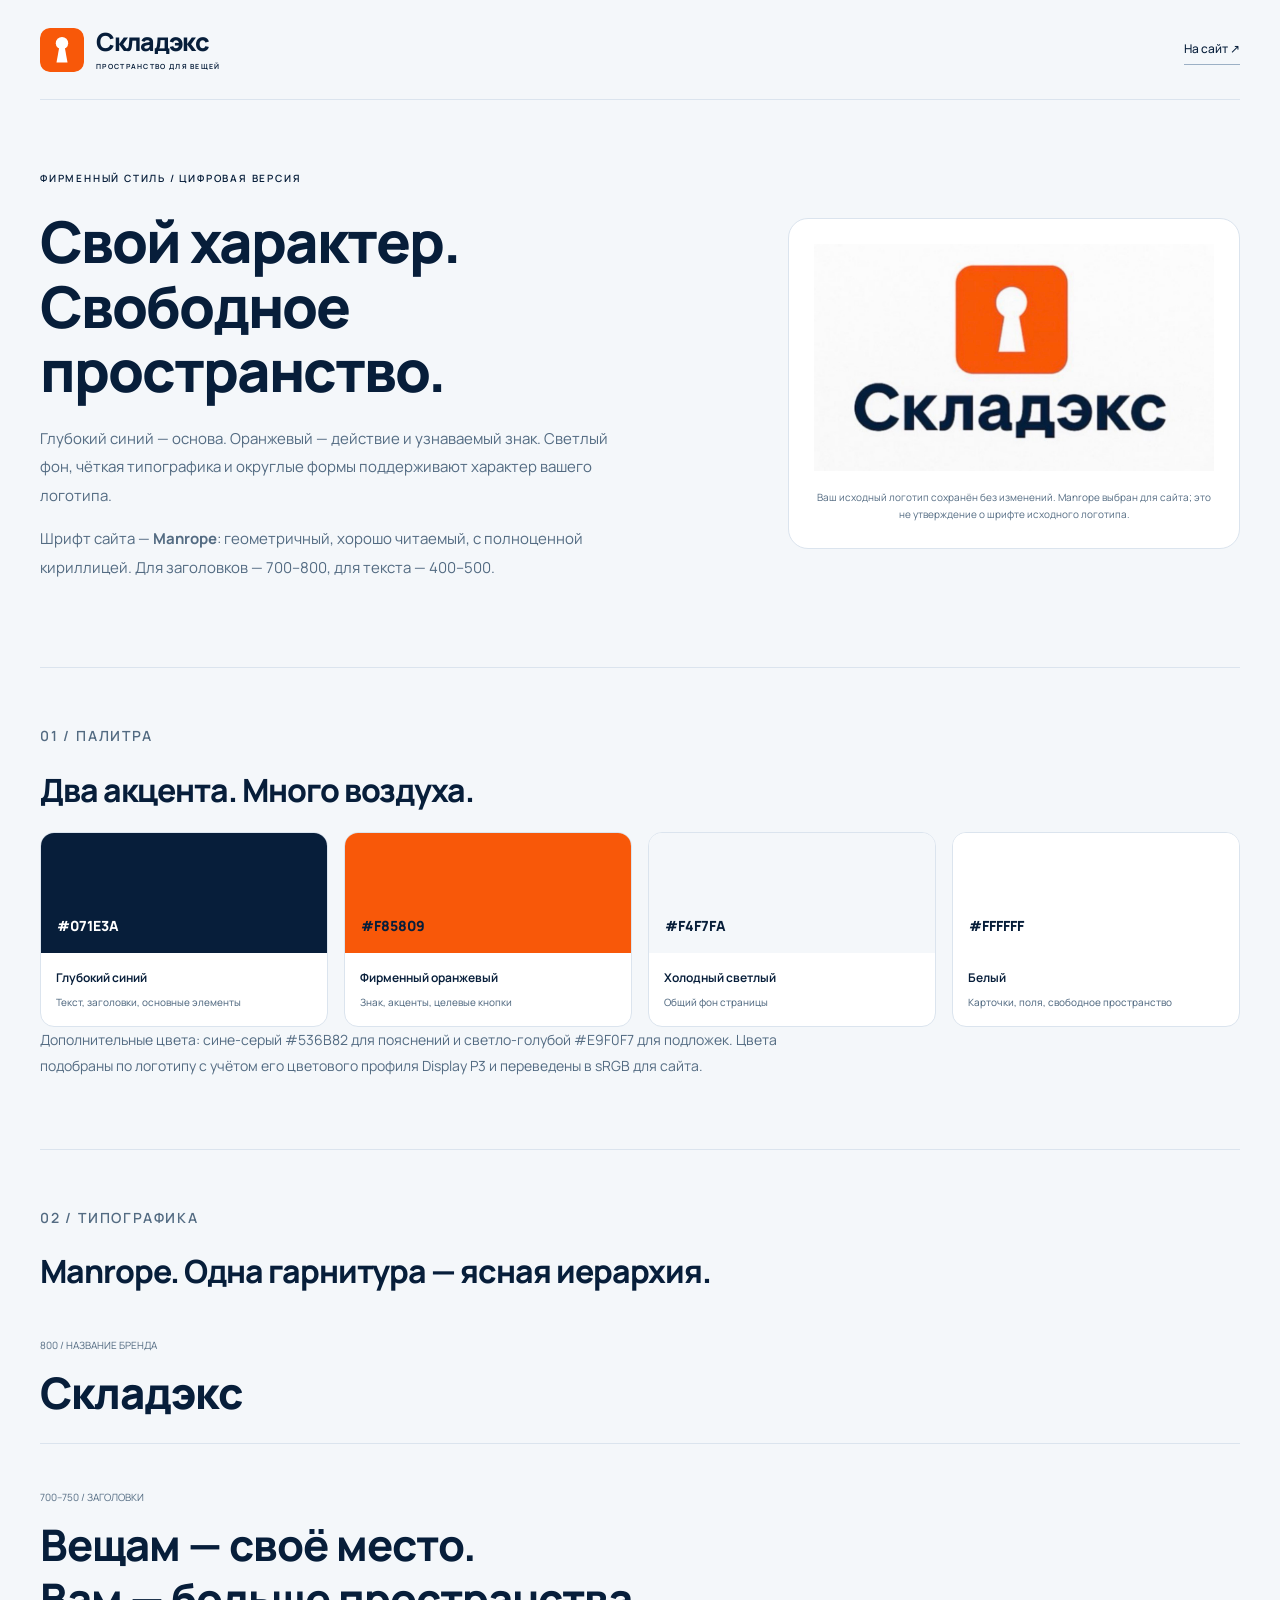
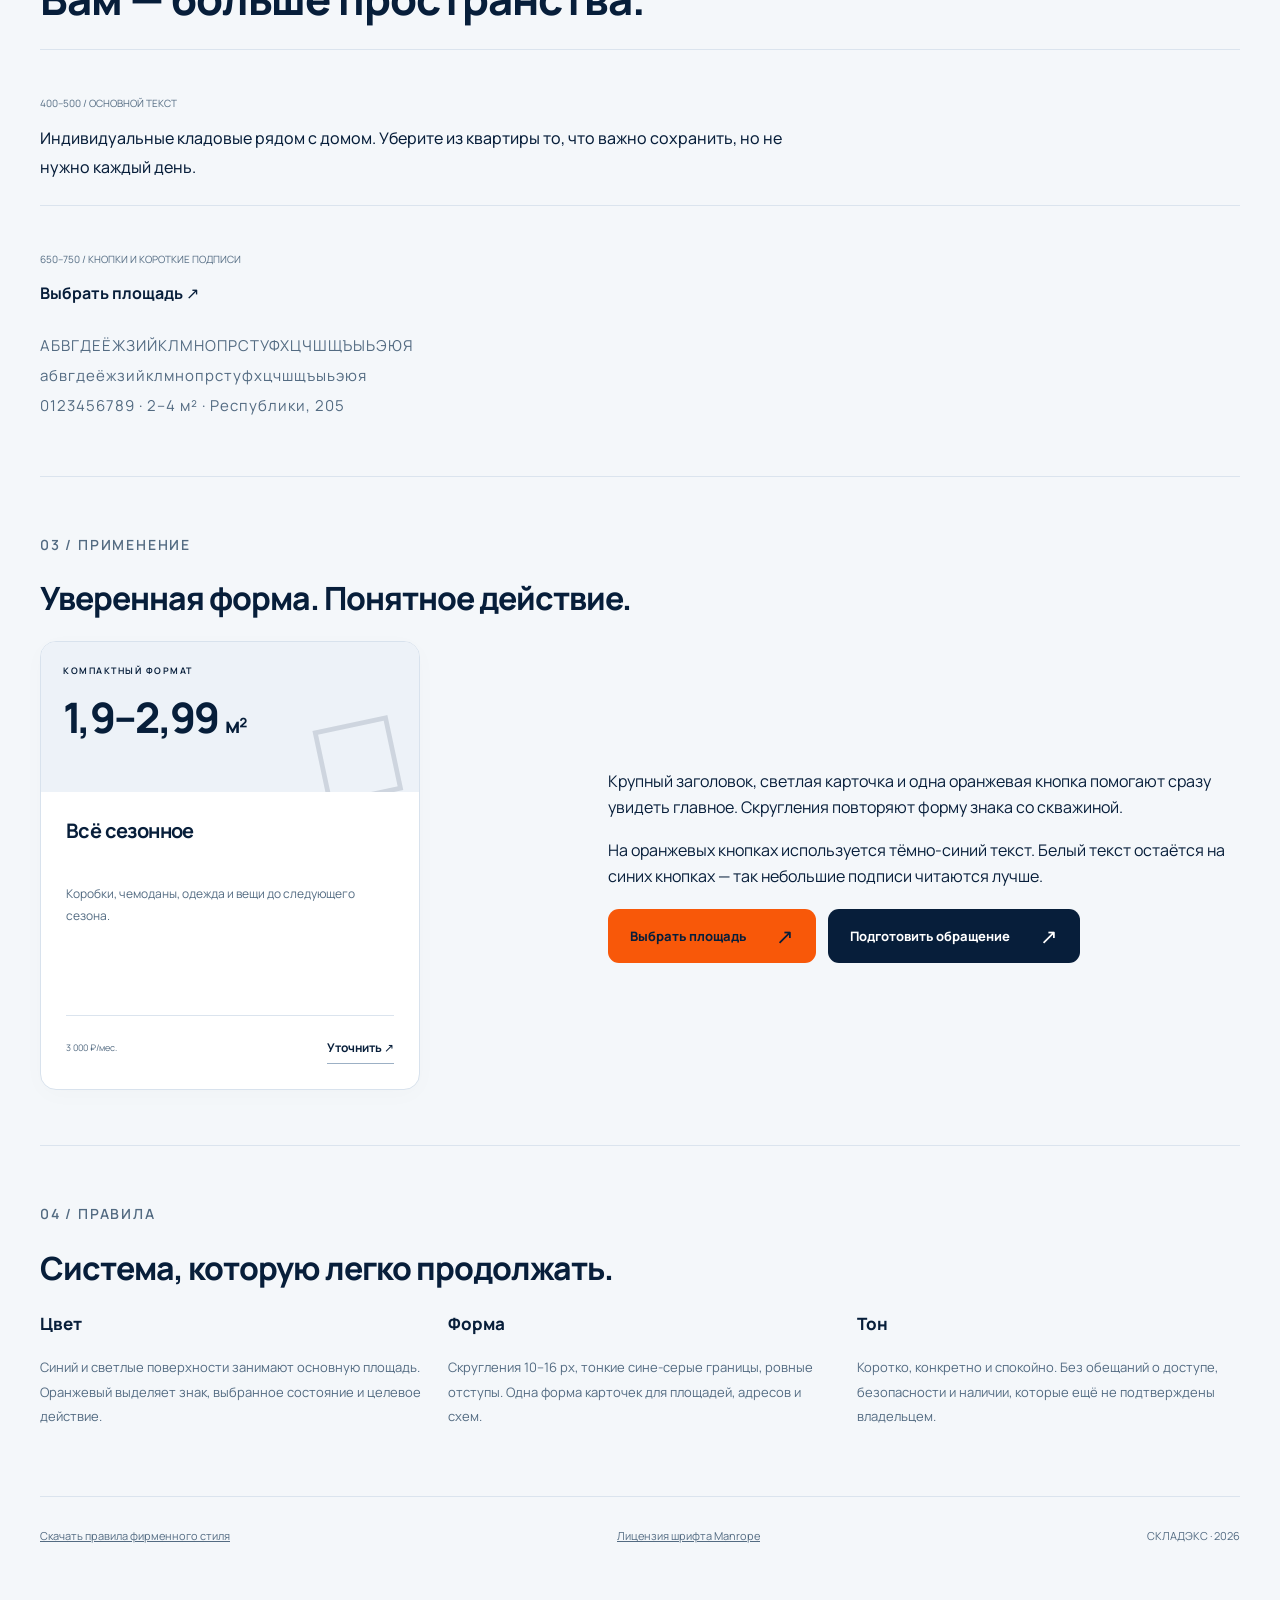
==== commit 5d7151e9: "Обновить Складэкс: каталог кладовых, тарифы и запись на осмотр" ====
--- a/brand.html
+++ b/brand.html
@@ -5,7 +5,7 @@
   <meta name="theme-color" content="#071e3a"><title>Фирменный стиль — Складэкс</title>
   <link rel="icon" href="favicon.svg?v=skladex-brand-20261104" type="image/svg+xml">
   <link rel="preload" href="fonts/manrope-variable.ttf" as="font" type="font/ttf" crossorigin>
-  <link rel="stylesheet" href="styles.css?v=skladex-brand-20261104">
+  <link rel="stylesheet" href="styles.css?v=skladex-v11-20261104">
   <style>
     .guide-header{height:100px}.guide-page{padding-bottom:70px}.guide-intro{display:grid;grid-template-columns:1.2fr .8fr;gap:70px;align-items:center;padding:70px 0;border-bottom:1px solid var(--line)}.guide-intro h1{font-size:clamp(34px,4.5vw,62px);line-height:1.12;letter-spacing:-2px;font-weight:800;margin-bottom:22px}.guide-intro p:not(.eyebrow){font-size:15px;color:var(--muted);line-height:1.9;max-width:590px}.guide-reference{margin:0;background:#fff;padding:25px;border:1px solid var(--line);border-radius:20px}.guide-reference img{width:100%;height:auto}.guide-reference figcaption{font-size:10px;color:var(--muted);line-height:1.7;text-align:center;margin-top:18px}.guide-section{padding:55px 0;border-bottom:1px solid var(--line)}.guide-section h2{font-size:32px;font-weight:750;letter-spacing:-1px;margin-bottom:24px}.guide-section>p{color:var(--muted);font-size:14px;max-width:750px;line-height:1.9}.swatches{display:grid;grid-template-columns:repeat(4,minmax(0,1fr));gap:16px}.swatch{border:1px solid var(--line);border-radius:14px;overflow:hidden;margin:0;background:#fff}.swatch-color{height:120px;display:flex;align-items:flex-end;padding:16px;font-size:14px;font-weight:800}.swatch figcaption{padding:15px;font-size:12px;font-weight:650}.swatch small{display:block;font-size:10px;font-weight:450;color:var(--muted);margin-top:6px}.type-samples{display:grid;gap:22px}.type-sample{padding:23px 0;border-bottom:1px solid var(--line)}.type-sample:last-child{border-bottom:0}.type-sample>small{font-size:10px;color:var(--muted);display:block;margin-bottom:12px}.type-sample p{margin:0;font-size:clamp(26px,3.4vw,44px);letter-spacing:-1px;line-height:1.25}.type-sample .body-sample{font-size:16px;letter-spacing:0;line-height:1.8;max-width:760px}.type-alphabet{font-size:15px;color:var(--muted);line-height:2;letter-spacing:1px;overflow-wrap:anywhere}.guide-examples{display:grid;grid-template-columns:.9fr 1.1fr;gap:50px;align-items:center}.guide-examples .area-card{max-width:380px}.guide-buttons{display:flex;flex-wrap:wrap;gap:12px;margin-top:20px}.guide-rules{display:grid;grid-template-columns:repeat(3,minmax(0,1fr));gap:25px}.guide-rules h3{font-size:17px;font-weight:750}.guide-rules p{font-size:13px;color:var(--muted);line-height:1.85}.guide-bottom{display:flex;justify-content:space-between;gap:20px;padding-top:30px;font-size:11px;color:var(--muted)}.guide-bottom a{text-decoration:underline}
     @media(max-width:760px){.guide-header{height:85px}.guide-intro{grid-template-columns:1fr;gap:25px;padding:40px 0}.guide-intro h1{letter-spacing:-1px}.guide-reference{max-width:400px;padding:20px}.guide-section{padding:36px 0}.guide-section h2{font-size:28px}.swatches{grid-template-columns:repeat(2,minmax(0,1fr));gap:12px}.swatch-color{height:100px}.guide-examples{grid-template-columns:1fr;gap:25px}.guide-rules{grid-template-columns:1fr;gap:15px}.guide-bottom{flex-direction:column}}
@@ -17,7 +17,7 @@
     <section class="guide-intro"><div><p class="eyebrow">ФИРМЕННЫЙ СТИЛЬ / ЦИФРОВАЯ ВЕРСИЯ</p><h1>Свой характер.<br>Свободное пространство.</h1><p>Глубокий синий — основа. Оранжевый — действие и узнаваемый знак. Светлый фон, чёткая типографика и округлые формы поддерживают характер вашего логотипа.</p><p>Шрифт сайта — <strong>Manrope</strong>: геометричный, хорошо читаемый, с полноценной кириллицей. Для заголовков — 700–800, для текста — 400–500.</p></div><figure class="guide-reference"><img src="brand-reference.jpg" width="1206" height="682" alt="Предоставленный логотип Складэкс: оранжевый знак со скважиной и тёмно-синяя надпись"><figcaption>Ваш исходный логотип сохранён без изменений. Manrope выбран для сайта; это не утверждение о шрифте исходного логотипа.</figcaption></figure></section>
     <section class="guide-section"><p class="eyebrow">01 / ПАЛИТРА</p><h2>Два акцента. Много воздуха.</h2><div class="swatches"><figure class="swatch"><div class="swatch-color" style="background:#071e3a;color:#fff">#071E3A</div><figcaption>Глубокий синий<small>Текст, заголовки, основные элементы</small></figcaption></figure><figure class="swatch"><div class="swatch-color" style="background:#f85809;color:#071e3a">#F85809</div><figcaption>Фирменный оранжевый<small>Знак, акценты, целевые кнопки</small></figcaption></figure><figure class="swatch"><div class="swatch-color" style="background:#f4f7fa;color:#071e3a">#F4F7FA</div><figcaption>Холодный светлый<small>Общий фон страницы</small></figcaption></figure><figure class="swatch"><div class="swatch-color" style="background:#fff;color:#071e3a">#FFFFFF</div><figcaption>Белый<small>Карточки, поля, свободное пространство</small></figcaption></figure></div><p>Дополнительные цвета: сине-серый #536B82 для пояснений и светло-голубой #E9F0F7 для подложек. Цвета подобраны по логотипу с учётом его цветового профиля Display P3 и переведены в sRGB для сайта.</p></section>
     <section class="guide-section"><p class="eyebrow">02 / ТИПОГРАФИКА</p><h2>Manrope. Одна гарнитура — ясная иерархия.</h2><div class="type-samples"><div class="type-sample"><small>800 / НАЗВАНИЕ БРЕНДА</small><p style="font-weight:800">Складэкс</p></div><div class="type-sample"><small>700–750 / ЗАГОЛОВКИ</small><p style="font-weight:750">Вещам — своё место.<br>Вам — больше пространства.</p></div><div class="type-sample"><small>400–500 / ОСНОВНОЙ ТЕКСТ</small><p class="body-sample" style="font-weight:450">Индивидуальные кладовые рядом с домом. Уберите из квартиры то, что важно сохранить, но не нужно каждый день.</p></div><div class="type-sample"><small>650–750 / КНОПКИ И КОРОТКИЕ ПОДПИСИ</small><p class="body-sample" style="font-weight:700">Выбрать площадь ↗</p></div></div><div class="type-alphabet">АБВГДЕЁЖЗИЙКЛМНОПРСТУФХЦЧШЩЪЫЬЭЮЯ<br>абвгдеёжзийклмнопрстуфхцчшщъыьэюя<br>0123456789 · 2–4 м² · Республики, 205</div></section>
-    <section class="guide-section"><p class="eyebrow">03 / ПРИМЕНЕНИЕ</p><h2>Уверенная форма. Понятное действие.</h2><div class="guide-examples"><article class="area-card"><div class="area-visual compact"><p>КОМПАКТНЫЙ ФОРМАТ</p><strong>2–4 <span>м²</span></strong><span class="area-symbol" aria-hidden="true">□</span></div><div class="area-copy"><h3>Всё сезонное</h3><p>Коробки, чемоданы, одежда и вещи до следующего сезона.</p><div class="area-bottom"><span>Цена и наличие — по запросу</span><a class="text-link" href="index.html#inquiry">Уточнить ↗</a></div></div></article><div><p>Крупный заголовок, светлая карточка и одна оранжевая кнопка помогают сразу увидеть главное. Скругления повторяют форму знака со скважиной.</p><p>На оранжевых кнопках используется тёмно-синий текст. Белый текст остаётся на синих кнопках — так небольшие подписи читаются лучше.</p><div class="guide-buttons"><a class="button button-primary" href="index.html#areas">Выбрать площадь <span aria-hidden="true">↗</span></a><a class="button button-dark" href="index.html#inquiry">Подготовить обращение <span aria-hidden="true">↗</span></a></div></div></div></section>
+    <section class="guide-section"><p class="eyebrow">03 / ПРИМЕНЕНИЕ</p><h2>Уверенная форма. Понятное действие.</h2><div class="guide-examples"><article class="area-card"><div class="area-visual compact"><p>КОМПАКТНЫЙ ФОРМАТ</p><strong>1,9–2,99 <span>м²</span></strong><span class="area-symbol" aria-hidden="true">□</span></div><div class="area-copy"><h3>Всё сезонное</h3><p>Коробки, чемоданы, одежда и вещи до следующего сезона.</p><div class="area-bottom"><span>3 000 ₽/мес.</span><a class="text-link" href="index.html#inquiry">Уточнить ↗</a></div></div></article><div><p>Крупный заголовок, светлая карточка и одна оранжевая кнопка помогают сразу увидеть главное. Скругления повторяют форму знака со скважиной.</p><p>На оранжевых кнопках используется тёмно-синий текст. Белый текст остаётся на синих кнопках — так небольшие подписи читаются лучше.</p><div class="guide-buttons"><a class="button button-primary" href="index.html#areas">Выбрать площадь <span aria-hidden="true">↗</span></a><a class="button button-dark" href="index.html#inquiry">Подготовить обращение <span aria-hidden="true">↗</span></a></div></div></div></section>
     <section class="guide-section"><p class="eyebrow">04 / ПРАВИЛА</p><h2>Система, которую легко продолжать.</h2><div class="guide-rules"><article><h3>Цвет</h3><p>Синий и светлые поверхности занимают основную площадь. Оранжевый выделяет знак, выбранное состояние и целевое действие.</p></article><article><h3>Форма</h3><p>Скругления 10–16 px, тонкие сине-серые границы, ровные отступы. Одна форма карточек для площадей, адресов и схем.</p></article><article><h3>Тон</h3><p>Коротко, конкретно и спокойно. Без обещаний о доступе, безопасности и наличии, которые ещё не подтверждены владельцем.</p></article></div></section>
     <div class="guide-bottom"><a href="BRAND.md">Скачать правила фирменного стиля</a><a href="fonts/OFL-Manrope.txt">Лицензия шрифта Manrope</a><span>СКЛАДЭКС · 2026</span></div>
   </main>
--- a/styles.css
+++ b/styles.css
@@ -24,3 +24,19 @@
 body{font-synthesis:none;-webkit-font-smoothing:antialiased}.brand{font-family:Manrope,Arial,sans-serif;font-size:25px;font-weight:800;letter-spacing:-1.3px;color:var(--ink);gap:12px}.brand img.brand-mark{display:block;flex:0 0 44px;width:44px;height:44px;padding:0;border-radius:10px;background:transparent}.brand small{font-size:7px;font-weight:650;letter-spacing:1.3px;margin-top:7px}.hero h1{font-weight:750;letter-spacing:-2.8px}.section h2{font-weight:700;letter-spacing:-1.6px}.hero h1 span{color:var(--accent)}h3,h4{font-weight:650}.desktop-nav{font-weight:600}.header-action{font-weight:650}.button{font-family:Manrope,Arial,sans-serif;font-weight:750;border-radius:11px}.button-primary{background:var(--accent);color:var(--ink)}.button-primary:hover{background:#f24e00;color:var(--ink)}.button-dark:hover{background:#153c60}.button-outline{border-color:#a5b8cc}.text-link:hover,.text-button:hover{color:#b54208;border-color:var(--accent)}.hero-visual{border:1px solid #dae4ef;border-radius:22px;background:linear-gradient(145deg,#f0f5fa,#e7eef7)}.hero-tags span{background:#fff;border-color:#d8e2ed}.slide-controls button{background:#fff;color:var(--ink)}.order-strip strong{font-weight:700}.storage-types li{color:#315979;font-weight:650}.advantages-grid h3,.steps h3,.area-copy h3{font-weight:700}.advantage-number>span{color:var(--ink)}.area-card{border-radius:16px;box-shadow:0 5px 24px #071e3a05}.area-visual strong{font-weight:750;letter-spacing:-2.5px}.area-visual p{font-weight:650}.area-bottom .text-link{font-weight:700}.filter{font-weight:600}.plans-shortcut{border:1px solid #cad8e7;border-radius:12px}.plans-shortcut strong{font-weight:700}.plans-shortcut>span:last-child{font-weight:650}.building-option{border-radius:12px}.building-option strong{font-weight:700}.building-option.active{border-color:var(--ink);box-shadow:inset 0 0 0 1px var(--ink)}.photo-address{border-radius:11px}.photo-address strong{font-weight:650}.photo-address.active>span{color:var(--ink);font-weight:800}.section-button{font-weight:700;border-radius:9px}.photo-heading h3{font-weight:700}.location-copy h3{font-weight:700}.map-card{border-radius:16px}.inquiry-section{background:#e7f0f8;border-top:1px solid #d3e1ee}.inquiry-grid h2{color:var(--ink)}form select,form textarea{border-color:#b8cadc;background:#fff;border-radius:10px}form label{font-weight:650}.form-note{color:#4d667f}.inquiry-grid .button-dark{background:var(--ink)}.faq-list summary{font-weight:600}.plan-dialog{border-radius:18px}.plan-dialog h2{font-weight:700}.plan-tools button,.plan-tools>a{font-weight:600}.footer-top .brand small{font-size:7px}
 @media(max-width:760px){.brand{font-size:23px;gap:10px}.brand img.brand-mark{width:40px;height:40px;flex-basis:40px}.brand small{font-size:6.5px;letter-spacing:1.05px}.hero h1{font-weight:750;letter-spacing:-1.8px}.section h2{font-weight:700;letter-spacing:-1px}.hero-visual{border-radius:18px}.button{font-size:12px}.area-card{border-radius:14px}.photo-address strong{font-size:12px}}
 @media(max-width:380px){.brand{font-size:21px}.brand small{font-size:6px;letter-spacing:.9px}.brand img.brand-mark{width:36px;height:36px;flex-basis:36px}.hero h1{font-size:33px;letter-spacing:-1.4px}}
+
+/* Каталог и реальные контакты — версия 1.1. */
+.skip-link{position:fixed;top:10px;left:16px;z-index:20;background:var(--ink);color:#fff;padding:12px 18px;border-radius:8px;transform:translateY(-160%)}
+.skip-link:focus{transform:translateY(0)}
+.header-contacts{display:flex;align-items:center;gap:18px;flex-shrink:0}.header-phone{font-size:12px;font-weight:750;white-space:nowrap}.header-telegram{font-size:11px;min-height:44px;padding:12px 15px;white-space:nowrap}.desktop-nav{gap:19px;font-size:11px}
+.hero{grid-template-columns:1.08fr .92fr;gap:36px;padding-block:55px 65px}.hero h1{font-size:clamp(35px,4.1vw,57px);line-height:1.12;letter-spacing:-2.4px}.hero-description{font-size:14px;max-width:520px}.hero-price{font-size:32px;line-height:1.3;font-weight:800;letter-spacing:-1px;margin:24px 0}.hero-price>span{font-size:17px;letter-spacing:0;font-weight:600}.hero-actions{gap:22px;flex-wrap:wrap}.hero-actions>.text-link{font-size:12px}.hero-tags{display:flex;flex-wrap:wrap;gap:9px;margin-top:25px}.hero-tags span{font-size:10px}
+.hero-illustration{margin:0;padding:24px;align-self:stretch;display:flex;flex-direction:column;justify-content:space-between;min-width:0}.hero-illustration>img{width:100%;height:auto;max-height:380px;object-fit:contain;margin:15px 0}.hero-illustration>figcaption{border-top:1px solid var(--line);padding-top:16px;font-size:11px;font-weight:650;text-transform:uppercase;letter-spacing:1px}.visual-top{align-items:center;gap:12px;font-size:9px}.illustration-label{font-size:10px;line-height:1.5;background:#fff;border:1px solid var(--line);border-radius:30px;padding:5px 10px;font-weight:600;color:var(--muted);width:fit-content;white-space:nowrap}.building-photo-wide{position:relative}.building-photo-wide>.illustration-label{grid-row:2;margin:0}.building-photo-wide .building-photo-stage{grid-row:3}
+.area-visual{height:150px;padding:22px}.area-visual strong{font-size:42px;letter-spacing:-1.7px}.area-visual strong>span{font-size:21px}.area-copy{padding:25px;display:flex;flex-direction:column;flex:1}.area-card{display:flex;flex-direction:column}.area-copy h3{font-size:20px;line-height:1.35;min-height:54px}.area-copy>p{font-size:12px;line-height:1.85;min-height:110px}.category-price{font-size:27px;line-height:1.4;font-weight:800;letter-spacing:-.8px;margin-top:auto;margin-bottom:15px}.category-price>span{font-size:12px;font-weight:650;letter-spacing:0}.area-copy>.text-link{width:fit-content}.areas-section .catalog-note{margin:22px 0 0}.catalog-note{font-size:12px;line-height:1.8;color:var(--muted)}
+.catalog-section{border-bottom:1px solid var(--line)}.catalog-filters{display:grid;grid-template-columns:repeat(4,minmax(0,1fr));gap:16px;background:#fff;border:1px solid var(--line);border-radius:14px;padding:20px}.catalog-filters label{display:grid;gap:7px;font-size:11px;font-weight:700}.catalog-filters select{width:100%;min-width:0;min-height:46px;padding:10px 30px 10px 12px;border:1px solid #bccbd9;border-radius:8px;background:var(--paper);font-size:13px}.catalog-toolbar{display:flex;align-items:center;justify-content:space-between;gap:20px;padding:22px 0}.catalog-toolbar p{font-size:12px;margin:0;color:var(--muted)}.catalog-toolbar .text-link{font-size:12px;min-height:36px}.units-grid{display:grid;grid-template-columns:repeat(3,minmax(0,1fr));gap:22px}.unit-card{min-width:0;border:1px solid var(--line);border-radius:16px;background:#fff;overflow:hidden}.unit-media{height:142px;background:linear-gradient(145deg,#eaf0f7,#f5f7fa);position:relative;overflow:hidden;display:grid;place-items:center}.unit-media>img{width:100%;height:100%;object-fit:cover}.unit-pictogram{color:var(--ink);font-size:80px;line-height:1;transform:rotate(-6deg);opacity:.6}.unit-pictogram svg{width:140px;height:105px;display:block}.unit-media .illustration-label{position:absolute;left:14px;bottom:12px;font-size:9px;padding:3px 8px}.unit-status{position:absolute;right:14px;top:14px;border:1px solid #cbd6e1;background:#f4f7fa;color:var(--muted);padding:4px 10px;border-radius:30px;font-size:10px;font-weight:750}.unit-status.available{background:var(--ink);color:#fff;border-color:var(--ink)}.unit-copy{padding:23px}.unit-category{font-size:10px;text-transform:uppercase;color:var(--muted);letter-spacing:1px;margin-bottom:10px}.unit-copy h3{font-size:23px;font-weight:800;letter-spacing:-.5px;line-height:1.3;margin-bottom:12px}.unit-address{font-size:11px;color:var(--muted);margin-bottom:4px}.unit-position{font-size:13px;font-weight:700;margin-bottom:17px}.unit-specs{margin:0;padding:15px 0;border-top:1px solid var(--line);border-bottom:1px solid var(--line)}.unit-specs>div{display:flex;justify-content:space-between;align-items:center;gap:12px}.unit-specs dt{font-size:12px;color:var(--muted)}.unit-specs dd{margin:0;font-size:21px;font-weight:750;white-space:nowrap}.unit-price{font-size:23px;font-weight:800;letter-spacing:-.5px;margin:18px 0}.unit-inspect{width:100%;justify-content:center;font-size:12px;padding:14px 10px;min-height:48px}.button:disabled{background:#edf1f5;color:#647487;border:1px solid var(--line);cursor:not-allowed;transform:none}.unit-chat{font-size:11px;margin-top:15px}.unit-plan{font-size:10px;color:var(--muted);border-top:1px solid var(--line);padding-top:14px;margin-top:15px}.unit-plan .text-link{font-size:11px;color:var(--ink)}.unit-occupied .unit-media{background:#eef1f5}.unit-occupied .unit-price{font-size:18px;color:var(--muted);line-height:1.8}.catalog-bottom{display:flex;justify-content:space-between;align-items:center;gap:18px;margin:25px 0 12px}.catalog-bottom>p{font-size:11px;color:var(--muted);margin:0}.show-all{display:flex;align-items:center;gap:10px;font-size:13px;font-weight:650;cursor:pointer;min-height:44px}.show-all input{width:20px;height:20px;accent-color:var(--ink);cursor:pointer;flex-shrink:0}.catalog-empty{background:#e9f0f7;border:1px dashed #aabed1;border-radius:14px;padding:35px;margin:10px 0 22px}.catalog-empty h3{font-size:22px;margin-bottom:10px}.catalog-empty p{font-size:13px;max-width:600px;color:var(--muted)}.catalog-empty .text-link{margin-left:20px}.terms-note{font-size:12px;color:var(--muted);border-top:1px solid var(--line);padding-top:20px;margin:35px 0 0}.plans-unavailable{border-left:3px solid var(--accent);padding:9px 14px;background:#fff;font-size:12px!important;color:var(--ink)!important}.building-photo-wide .photo-heading>p{margin-bottom:18px}
+.contact-grid{display:grid;grid-template-columns:1.1fr .9fr;gap:70px;align-items:center}.contact-grid h2{font-weight:750;letter-spacing:-1.5px}.inquiry-description{font-size:14px;line-height:1.9;max-width:470px;color:var(--muted);margin:22px 0}.contact-actions{display:flex;gap:12px;flex-wrap:wrap}.contact-card{background:#fff;border:1px solid var(--line);border-radius:16px;padding:34px;display:flex;flex-direction:column;align-items:flex-start}.contact-card .eyebrow{margin-bottom:18px}.contact-phone{font-size:clamp(20px,2.5vw,30px);font-weight:800;letter-spacing:-.7px;white-space:nowrap}.contact-card>.text-link{margin-top:12px}.contact-addresses{border-top:1px solid var(--line);width:100%;padding-top:18px;margin-top:22px}.contact-addresses p{font-size:13px;margin-bottom:8px}.legal-links{display:flex;gap:12px 25px;flex-wrap:wrap;padding-bottom:24px;font-size:11px;color:var(--muted)}.legal-links a{text-decoration:underline;text-underline-offset:4px}.footer-bottom p{max-width:600px}.mobile-contact-bar{display:none}
+.contact-dialog{width:min(620px,calc(100% - 28px));max-height:90dvh;margin:auto;padding:32px;border:1px solid var(--line);border-radius:18px;background:var(--paper);color:var(--ink);overflow:auto}.contact-dialog::backdrop{background:#071e3a99;backdrop-filter:blur(3px)}.contact-dialog .eyebrow{font-size:9px;padding-right:35px}.contact-dialog h2{font-size:30px;letter-spacing:-1px;line-height:1.2;font-weight:750;margin-bottom:14px}.contact-dialog>p:not(.eyebrow){font-size:12px;color:var(--muted);line-height:1.8}.contact-dialog label{font-size:12px;font-weight:700;display:block;margin-bottom:8px}.contact-dialog textarea{width:100%;border:1px solid #b8cadc;border-radius:10px;background:#fff;padding:15px;font-size:14px;line-height:1.8;resize:vertical;min-height:180px}.contact-dialog-actions{display:flex;flex-wrap:wrap;gap:12px;margin-top:18px}.contact-dialog-actions .button{font-size:12px;gap:10px;justify-content:center;flex:1;min-width:200px}.contact-dialog-actions>.text-link{width:fit-content;min-height:40px}.contact-dialog #contact-copy-status{color:var(--ink);font-weight:600;margin-top:16px}.contact-dialog .dialog-close{min-width:44px;min-height:44px}.contact-dialog .form-note{font-size:11px;margin-top:12px}.document-page{max-width:850px;padding-block:45px 70px}.document-page h1{font-size:clamp(31px,5vw,48px);line-height:1.2;letter-spacing:-1.6px}.document-page section{margin-top:30px;padding:26px;background:#fff;border:1px solid var(--line);border-radius:14px}.document-page h2{font-size:25px;font-weight:750;letter-spacing:-.7px;margin-bottom:18px}.document-page p,.document-page li{font-size:14px;line-height:1.9}.document-page .text-link{font-size:13px}.document-status{font-size:11px!important;color:var(--muted)}
+@media(max-width:1200px){.header-contacts{gap:12px}.desktop-nav{gap:13px}.header-phone{font-size:11px}.header-telegram{font-size:10px;padding:10px 12px}}
+@media(min-width:761px) and (max-width:1100px){.site-header{gap:18px}.desktop-nav{display:none}.menu-toggle{display:flex;flex-direction:column;justify-content:center;gap:6px;width:40px;height:44px;background:transparent;padding:7px;flex-shrink:0}.menu-toggle span{display:block;width:25px;height:2px;background:var(--ink)}.header-contacts{margin-left:auto}.hero{gap:25px}.hero h1{font-size:43px;letter-spacing:-1.7px}.hero-actions{gap:16px}.hero-actions .button{font-size:12px}.area-visual strong{font-size:34px}.area-copy{padding:21px}.area-copy>p{min-height:140px}.units-grid{gap:16px}.unit-copy{padding:18px}.unit-price{font-size:21px}.unit-inspect{font-size:10px}.unit-chat{font-size:10px}.contact-grid{gap:35px}.contact-card{padding:25px}}
+@media(max-width:760px){body{padding-bottom:calc(74px + env(safe-area-inset-bottom))}.section{padding-block:52px}.site-header{height:86px;gap:12px}.header-contacts{margin-left:auto}.header-phone{font-size:10px}.header-telegram{display:none}.menu-toggle{margin-left:0;flex-shrink:0}.hero{grid-template-columns:1fr;gap:28px;padding-block:35px 45px}.hero h1{font-size:clamp(35px,7.8vw,51px);letter-spacing:-1.6px}.hero-price{font-size:29px;margin:22px 0}.hero-actions{gap:15px}.hero-actions .button{font-size:12px;gap:18px}.hero-actions>.text-link{font-size:11px;min-height:44px}.hero-tags span{font-size:9px}.hero-illustration{padding:20px;max-width:600px}.hero-illustration>img{max-height:300px;margin-block:10px}.visual-top{font-size:8px;letter-spacing:.3px}.illustration-label{font-size:9px}.area-grid{grid-template-columns:1fr;gap:16px}.area-visual{height:140px;padding:22px}.area-visual strong{font-size:44px}.area-copy{padding:23px}.area-copy h3{min-height:0;font-size:21px}.area-copy>p{min-height:0;font-size:13px;margin-bottom:17px}.area-copy h3 br{display:none}.category-price{font-size:29px;margin-bottom:12px}.catalog-note{font-size:11px}.catalog-filters{grid-template-columns:1fr 1fr;gap:14px 10px;padding:16px}.catalog-filters label{font-size:10px}.catalog-filters select{font-size:12px;padding-left:9px;min-height:46px}.catalog-toolbar{padding:17px 0}.catalog-toolbar .text-link{font-size:11px}.units-grid{grid-template-columns:1fr;gap:18px}.unit-media{height:132px}.unit-copy{padding:23px}.unit-copy h3{font-size:24px}.unit-price{font-size:26px}.unit-inspect{font-size:13px;min-height:50px}.unit-chat{font-size:12px;min-height:40px}.unit-plan{font-size:11px}.unit-plan .text-link{font-size:12px;min-height:35px}.catalog-bottom{align-items:flex-start;flex-direction:column;gap:7px;margin-top:19px}.show-all{font-size:13px}.catalog-bottom>p{font-size:10px}.catalog-empty{padding:23px}.catalog-empty h3{font-size:20px}.catalog-empty .text-link{margin-left:0;margin-top:10px}.contact-grid{grid-template-columns:1fr;gap:28px}.contact-card{padding:26px}.contact-phone{font-size:26px}.contact-actions{gap:10px}.contact-actions .button{font-size:12px}.contact-dialog{padding:27px 20px 22px}.contact-dialog h2{font-size:27px}.contact-dialog textarea{font-size:16px;min-height:210px}.contact-dialog-actions{gap:10px}.contact-dialog-actions .button{width:100%;flex:auto;font-size:12px;min-height:48px}.legal-links{gap:12px 20px;flex-direction:column;font-size:11px}.footer-top{align-items:flex-start}.mobile-contact-bar{display:grid;grid-template-columns:1fr 1fr;position:fixed;bottom:0;left:0;right:0;z-index:5;padding:10px 16px calc(10px + env(safe-area-inset-bottom));gap:10px;border-top:1px solid var(--line);background:#f4f7faf5;backdrop-filter:blur(12px)}.mobile-contact-bar a{display:flex;justify-content:center;align-items:center;min-height:44px;font-size:13px;font-weight:750;border-radius:9px;background:var(--ink);color:#fff}.mobile-contact-bar a:last-child{background:var(--accent);color:var(--ink)}.document-page{padding-top:30px}.document-page section{padding:22px}.document-page h2{font-size:23px}}
+@media(min-width:560px) and (max-width:760px){.area-grid{grid-template-columns:repeat(3,minmax(0,1fr));gap:12px}.area-visual{padding:16px;height:117px}.area-visual strong{font-size:27px;letter-spacing:-1px}.area-visual strong>span{font-size:15px}.area-copy{padding:16px}.area-copy h3{font-size:16px;min-height:65px}.area-copy>p{font-size:11px;min-height:165px}.category-price{font-size:22px}.category-price>span{font-size:10px}.area-copy>.text-link{font-size:10px}.units-grid{grid-template-columns:1fr 1fr;gap:15px}.unit-copy{padding:18px}.unit-price{font-size:23px}.unit-inspect{font-size:11px}.unit-chat{font-size:10px}.unit-copy h3{font-size:22px}}
+@media(max-width:390px){.header-phone{font-size:9px}.site-header{gap:8px}.brand{font-size:20px;gap:8px}.brand img.brand-mark{width:34px;height:34px;flex-basis:34px}.brand small{font-size:5.8px;letter-spacing:.7px}.hero h1{font-size:33px;letter-spacing:-1.5px}.hero-tags span{font-size:8px}.hero-actions{gap:10px}.hero-actions .button{padding-inline:15px;font-size:11px}.hero-actions>.text-link{font-size:10px}.contact-phone{font-size:23px}.catalog-filters{padding:12px}.catalog-filters select{font-size:11px}.contact-dialog{padding-inline:17px}}
